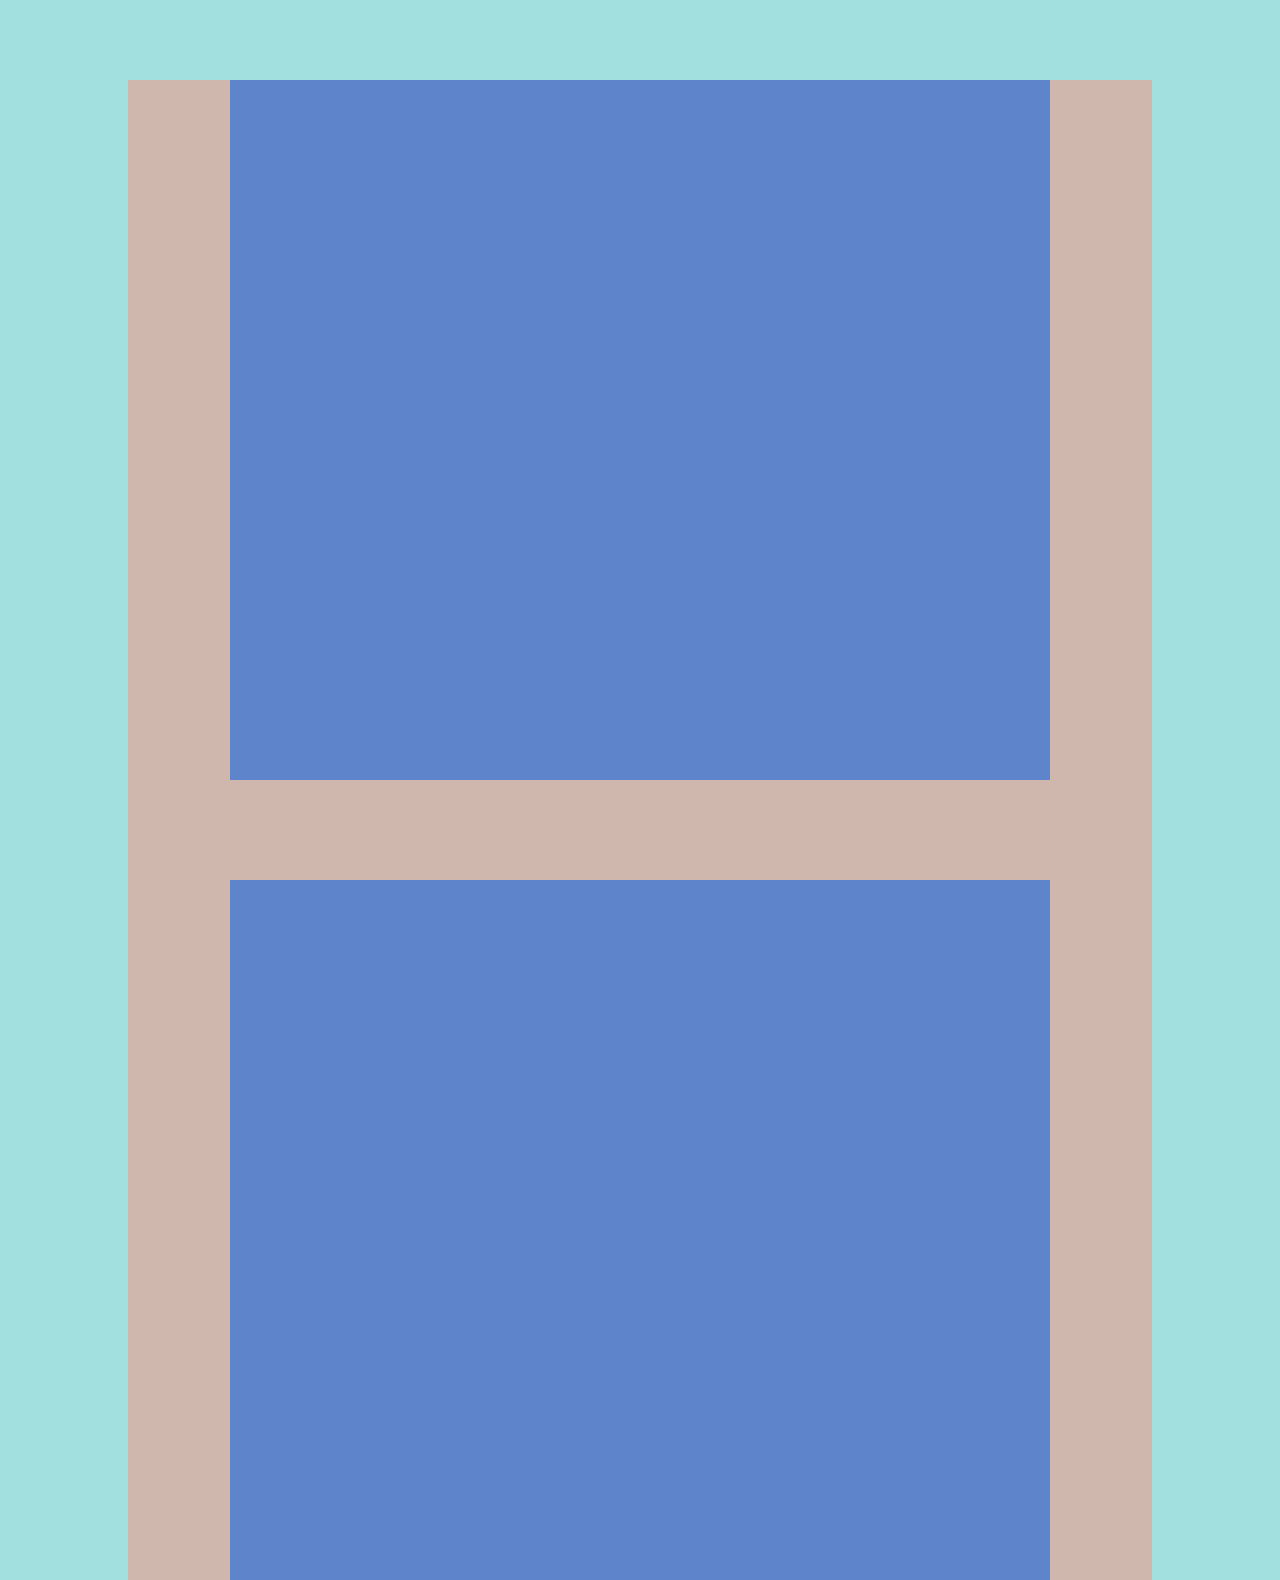
==== index.html @ 4e978ee2 "Creazione html, css e struttura base della pagina" ====
<!DOCTYPE html>
<html lang="en">
<head>
    <meta charset="UTF-8">
    <meta http-equiv="X-UA-Compatible" content="IE=edge">
    <meta name="viewport" content="width=device-width, initial-scale=1.0">
    <link rel="stylesheet" href="css/style.css">
    <link rel="icon" href="duck_icon.png">
    <title>Boolando</title>
</head>
<body>

    <!-- Main -->
    <main>

        <!-- Sezione 1 -->
        <section class="sez_alta">


        </section>

        <!-- Sezione 2 -->
        <section class="sez_bassa">

        </section>

    </main>
</body>
</html>
---- css/style.css ----
/* Regole generali */
*{
    margin: 0;
    padding: 0;
    box-sizing: border-box;
}

body{
    font-family: Arial, Helvetica, sans-serif;
    font-size: 14px;
    background-color: rgb(162, 223, 223);
}

/* Inizio main */
main{
    height: 1500px;
    width: 80%;
    background-color: rgb(207, 183, 173);
    margin-left: auto;
    margin-right: auto;
    margin-top: 80px;
}

.sez_alta{
    width: 80%;
    height: 700px;
    background-color: rgb(94, 132, 204);
    margin-left: auto;
    margin-right: auto;
    margin-bottom: 100px;
}

.sez_bassa{
    width: 80%;
    height: 700px;
    background-color: rgb(94, 132, 204);
    margin-left: auto;
    margin-right: auto;
}
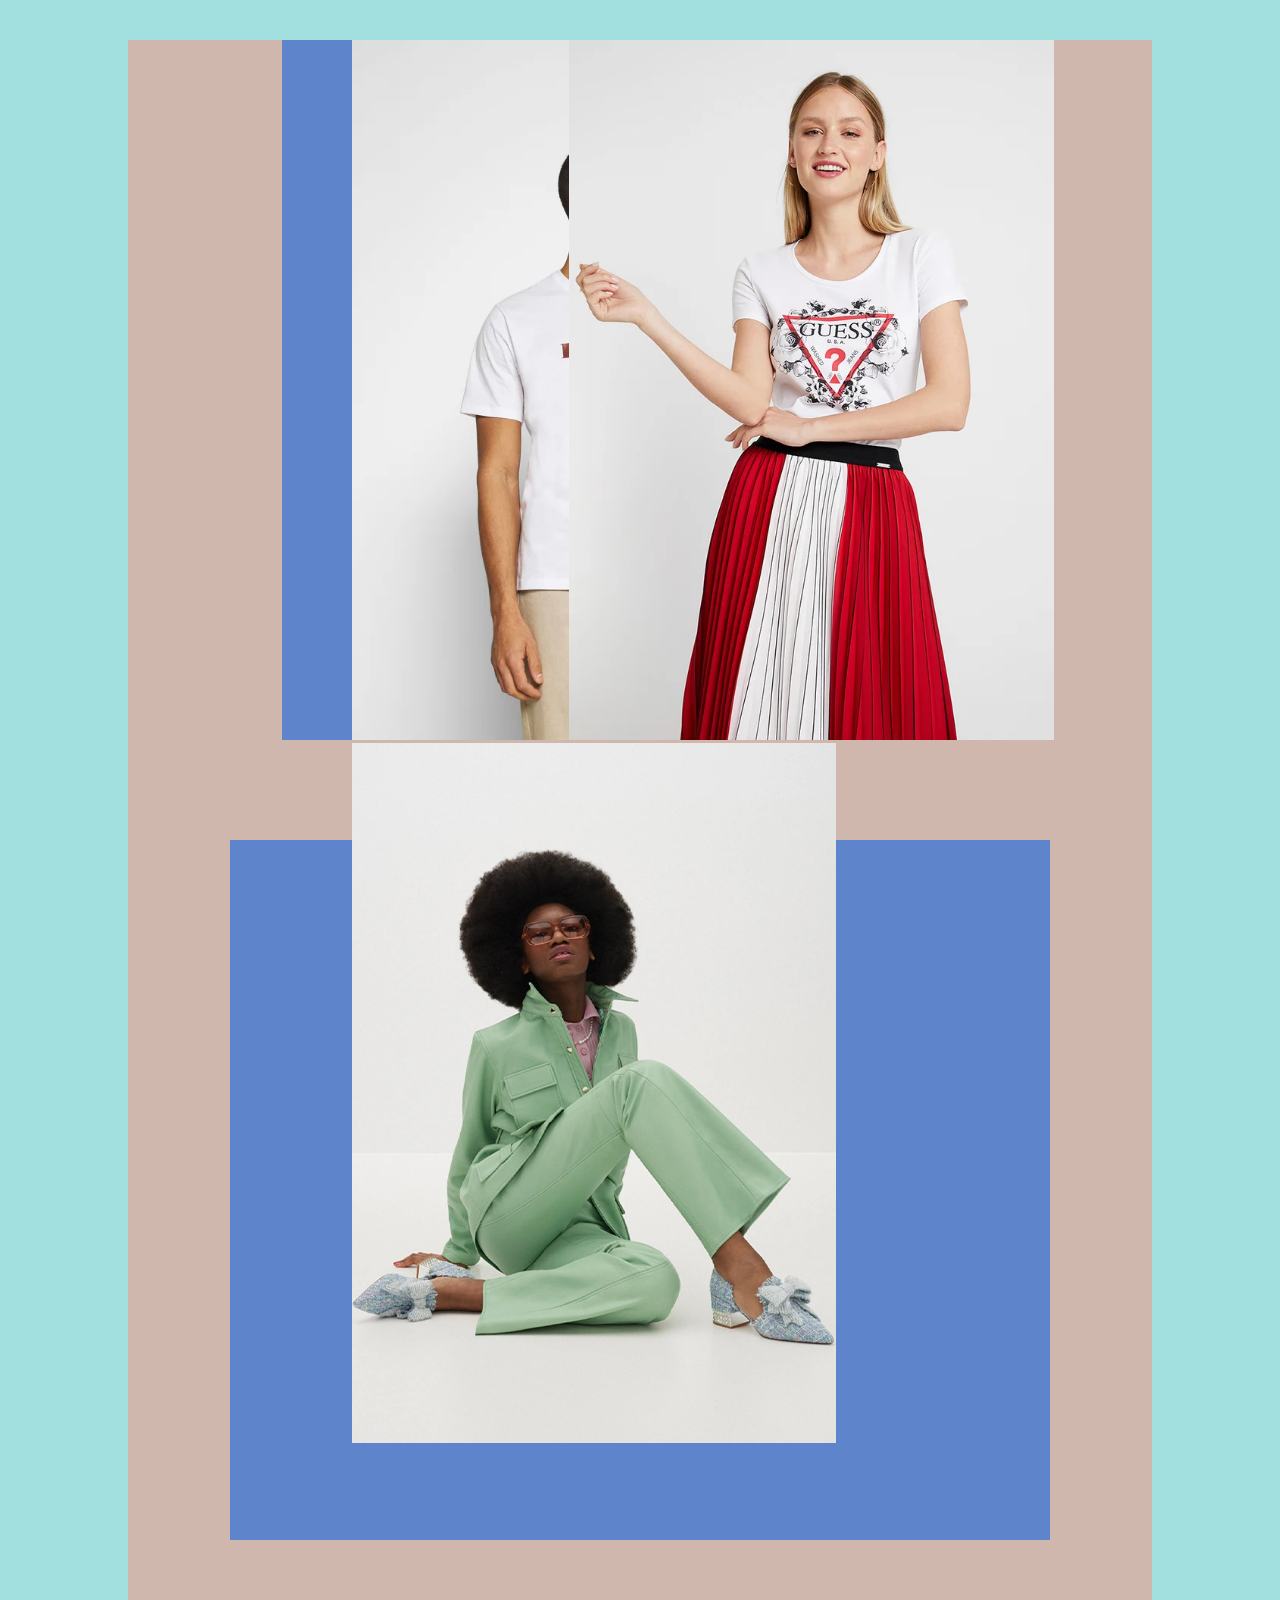
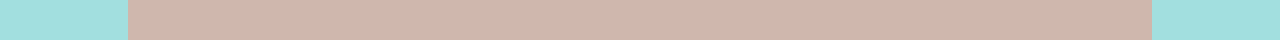
==== commit 35943525: "Impaginazione foto in alto" ====
--- a/index.html
+++ b/index.html
@@ -16,6 +16,18 @@
         <!-- Sezione 1 -->
         <section class="sez_alta">
 
+            <!-- Foto -->
+            <div class="container_photo">
+                <img class="foto" src="img/1.webp" alt="">
+            </div>
+
+            <div class="container_photo">
+                <img class="foto" src="img/2.webp" alt="">
+            </div>
+
+            <div class="container_photo">
+                <img class="foto" src="img/3.webp" alt="">
+            </div>
 
         </section>
 
--- a/css/style.css
+++ b/css/style.css
@@ -13,21 +13,22 @@
 
 /* Inizio main */
 main{
-    height: 1500px;
+    height: 1600px;
     width: 80%;
     background-color: rgb(207, 183, 173);
     margin-left: auto;
     margin-right: auto;
-    margin-top: 80px;
+    margin-top: 40px;
 }
 
 .sez_alta{
-    width: 80%;
+    width: 70%;
     height: 700px;
     background-color: rgb(94, 132, 204);
     margin-left: auto;
     margin-right: auto;
     margin-bottom: 100px;
+    padding-left: 70px;
 }
 
 .sez_bassa{
@@ -37,3 +38,12 @@
     margin-left: auto;
     margin-right: auto;
 }
+
+.container_photo{
+    display: inline-block;
+    width: 33%;
+}
+
+.foto{
+    height: 700px;
+}
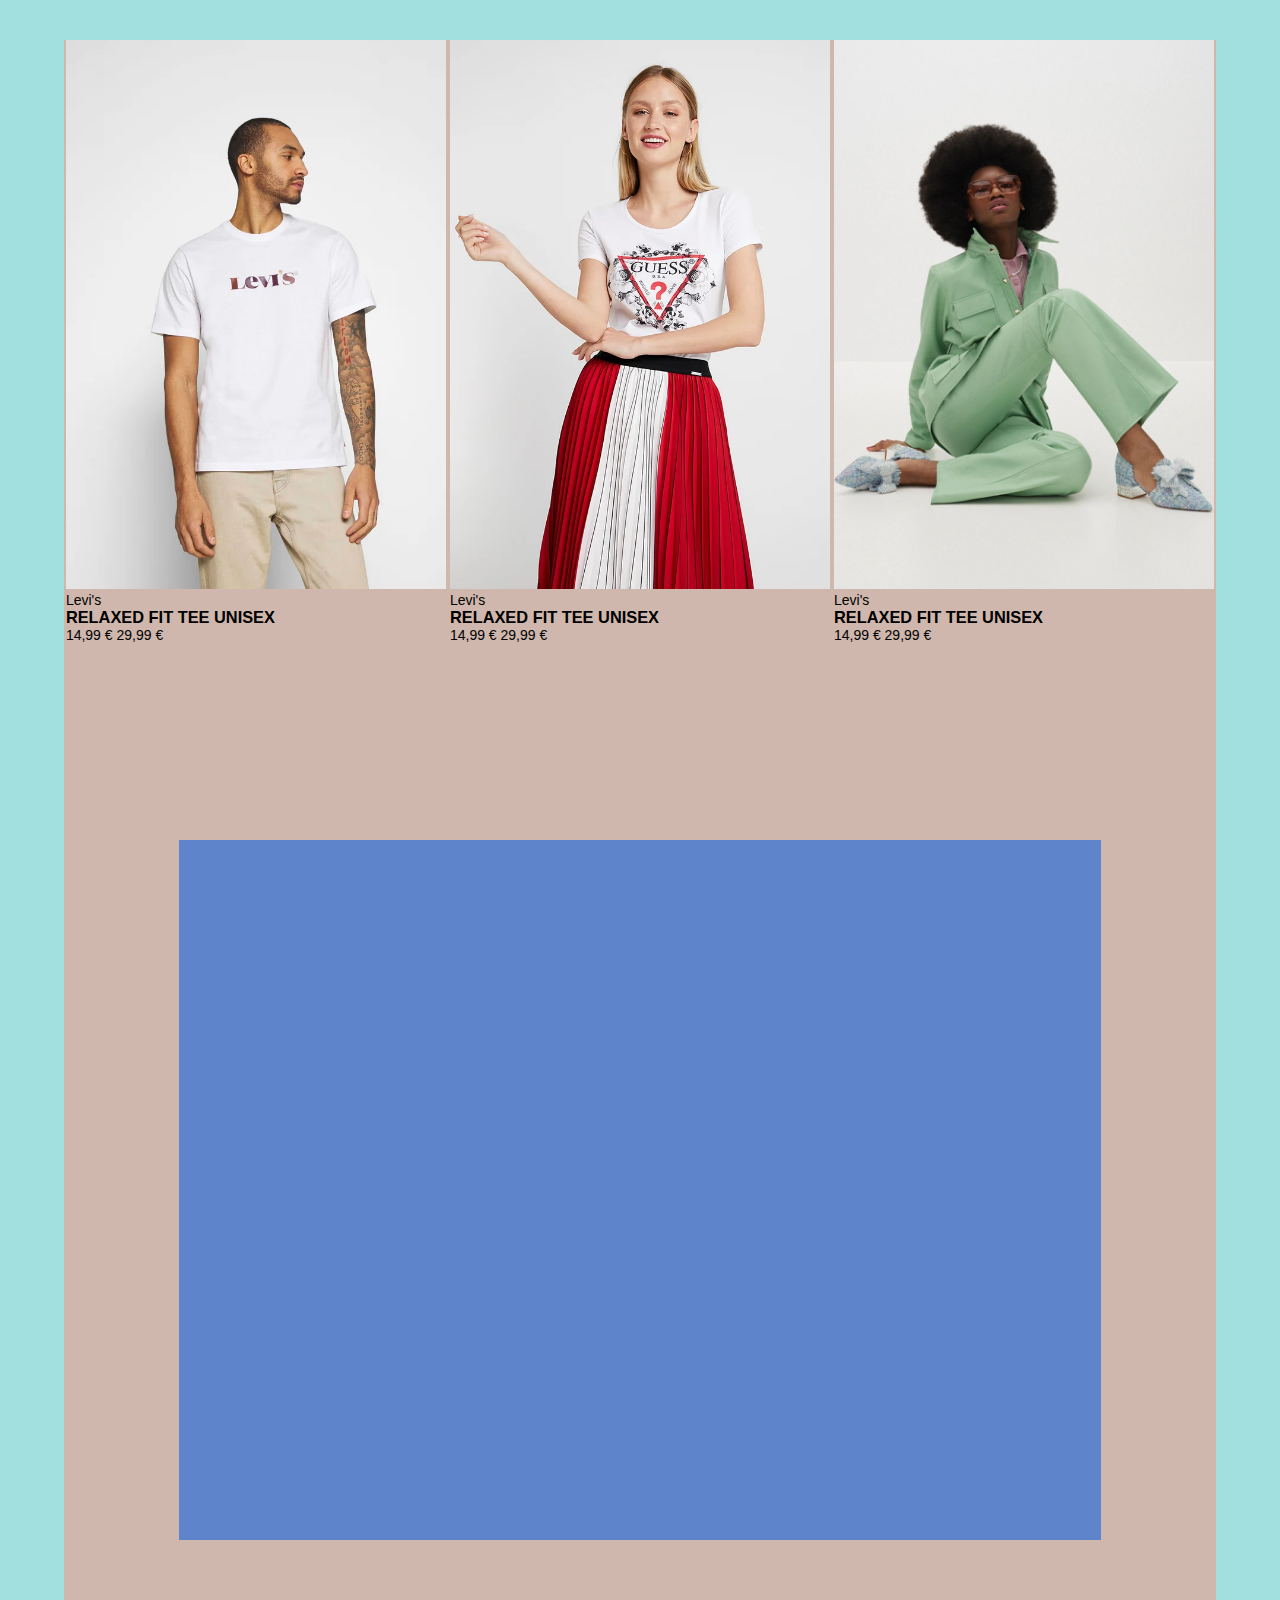
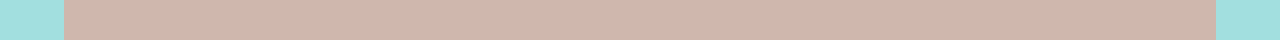
==== commit f0d895ec: "Foto sopra e qualche scritta" ====
--- a/index.html
+++ b/index.html
@@ -19,14 +19,30 @@
             <!-- Foto -->
             <div class="container_photo">
                 <img class="foto" src="img/1.webp" alt="">
+                <div class="descrizione_articolo">
+                    <p>Levi's</p>
+                    <h3>RELAXED FIT TEE UNISEX</h3>
+                    <P>14,99 € 29,99 €</P>
+                </div>
+
             </div>
 
             <div class="container_photo">
                 <img class="foto" src="img/2.webp" alt="">
+                <div class="descrizione_articolo">
+                    <p>Levi's</p>
+                    <h3>RELAXED FIT TEE UNISEX</h3>
+                    <P>14,99 € 29,99 €</P>
+                </div>
             </div>
 
             <div class="container_photo">
                 <img class="foto" src="img/3.webp" alt="">
+                <div class="descrizione_articolo">
+                    <p>Levi's</p>
+                    <h3>RELAXED FIT TEE UNISEX</h3>
+                    <P>14,99 € 29,99 €</P>
+                </div>
             </div>
 
         </section>
--- a/css/style.css
+++ b/css/style.css
@@ -6,7 +6,7 @@
 }
 
 body{
-    font-family: Arial, Helvetica, sans-serif;
+    font-family: sans-serif, Arial, Helvetica;
     font-size: 14px;
     background-color: rgb(162, 223, 223);
 }
@@ -14,7 +14,7 @@
 /* Inizio main */
 main{
     height: 1600px;
-    width: 80%;
+    width: 90%;
     background-color: rgb(207, 183, 173);
     margin-left: auto;
     margin-right: auto;
@@ -22,13 +22,12 @@
 }
 
 .sez_alta{
-    width: 70%;
+    width: 100%;
     height: 700px;
-    background-color: rgb(94, 132, 204);
     margin-left: auto;
     margin-right: auto;
     margin-bottom: 100px;
-    padding-left: 70px;
+    text-align: center;
 }
 
 .sez_bassa{
@@ -37,6 +36,7 @@
     background-color: rgb(94, 132, 204);
     margin-left: auto;
     margin-right: auto;
+    text-align: center;
 }
 
 .container_photo{
@@ -45,5 +45,9 @@
 }
 
 .foto{
-    height: 700px;
+    max-width: 100%;
 }
+
+.descrizione_articolo{
+    text-align: left;
+}
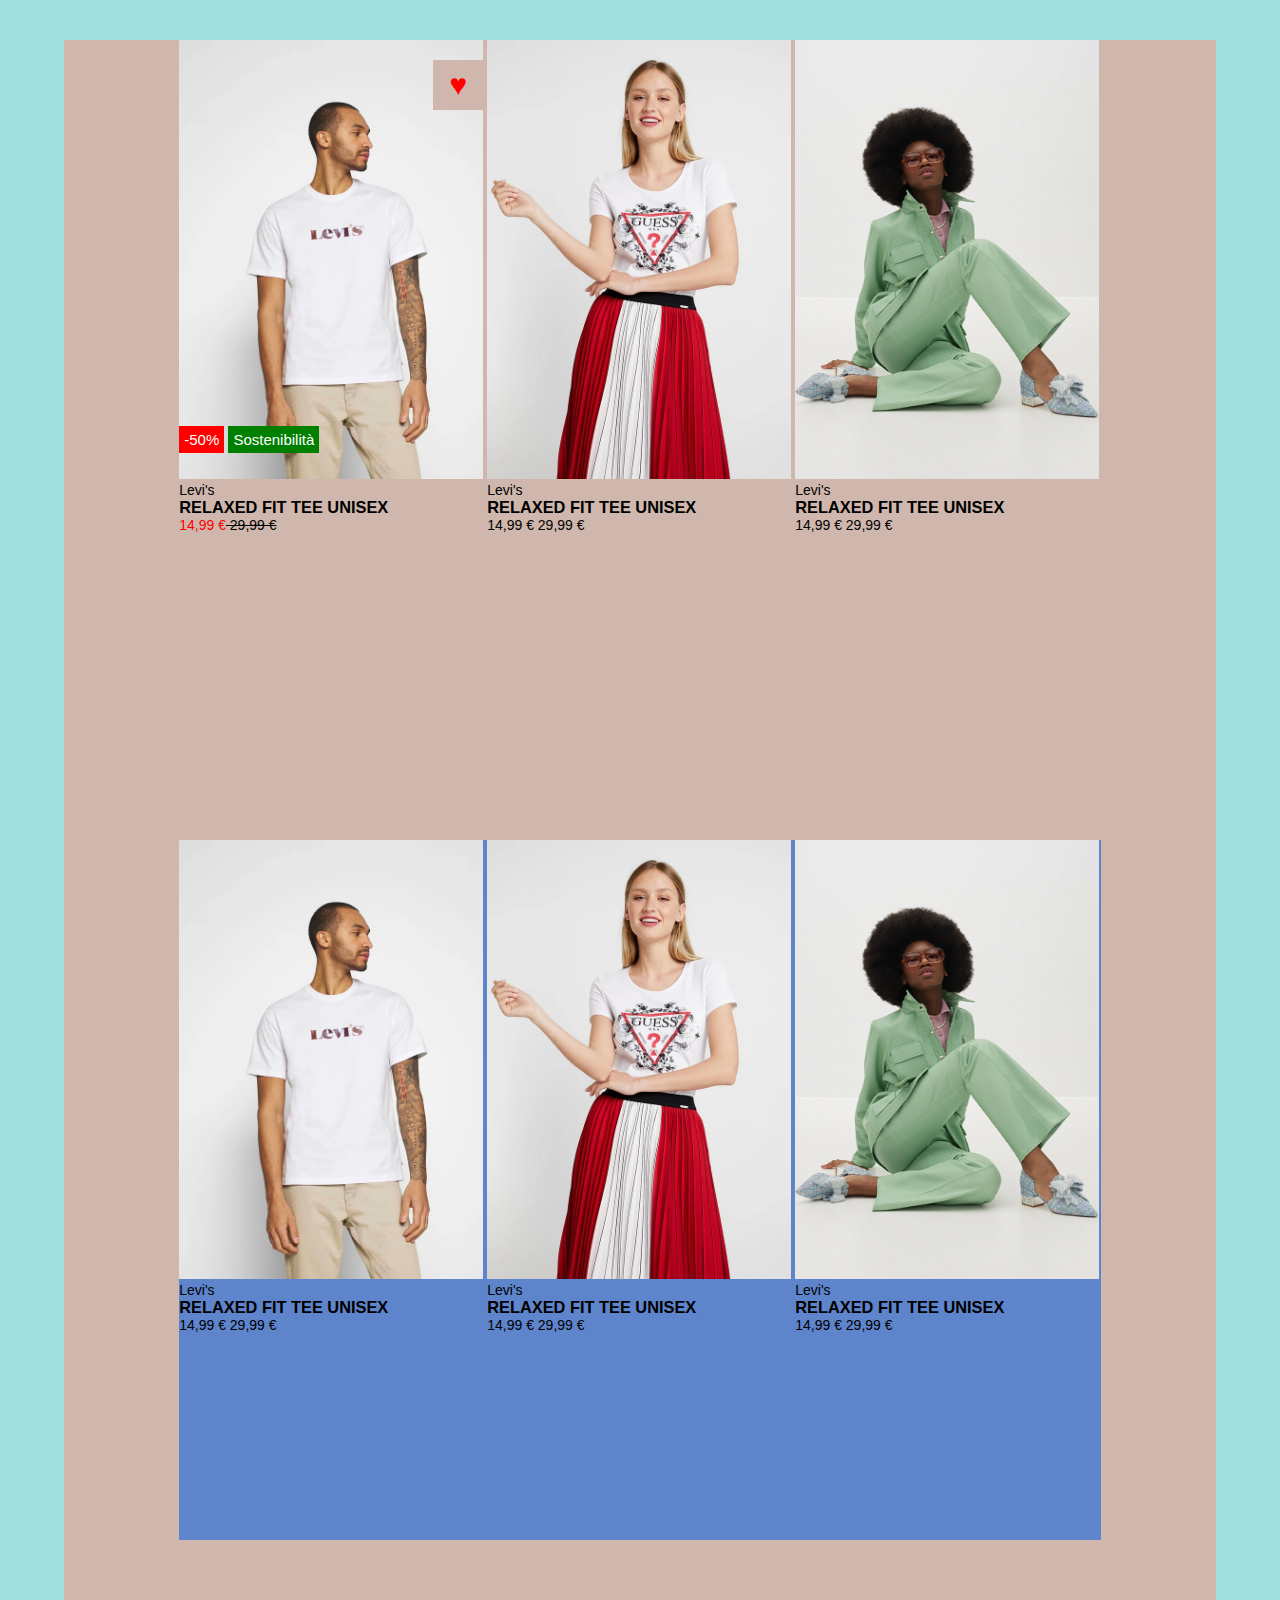
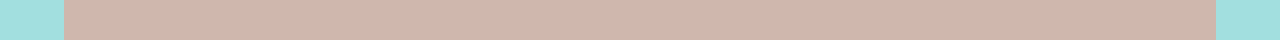
==== commit 73694229: "Sistemata prima foto, manca hover" ====
--- a/index.html
+++ b/index.html
@@ -16,17 +16,29 @@
         <!-- Sezione 1 -->
         <section class="sez_alta">
 
-            <!-- Foto -->
+            <!-- Foto 1 -->
             <div class="container_photo">
+
                 <img class="foto" src="img/1.webp" alt="">
+
                 <div class="descrizione_articolo">
                     <p>Levi's</p>
                     <h3>RELAXED FIT TEE UNISEX</h3>
-                    <P>14,99 € 29,99 €</P>
+                    <P> <span class="prezzo">14,99 €</span><span class="old_price"> 29,99 €</span></P>
+                </div>
+                
+                <div class="labels">
+                    <span class="discount">-50%</span>
+                    <span class="info">Sostenibilità</span>
+                </div>
+
+                <div class="heart">
+                    <span>&hearts;</span>
                 </div>
 
             </div>
 
+            <!-- Foto 2 -->
             <div class="container_photo">
                 <img class="foto" src="img/2.webp" alt="">
                 <div class="descrizione_articolo">
@@ -36,6 +48,7 @@
                 </div>
             </div>
 
+            <!-- Foto 3 -->
             <div class="container_photo">
                 <img class="foto" src="img/3.webp" alt="">
                 <div class="descrizione_articolo">
@@ -50,6 +63,35 @@
         <!-- Sezione 2 -->
         <section class="sez_bassa">
 
+                        <!-- Foto -->
+                        <div class="container_photo">
+                            <img class="foto" src="img/1.webp" alt="">
+                            <div class="descrizione_articolo">
+                                <p>Levi's</p>
+                                <h3>RELAXED FIT TEE UNISEX</h3>
+                                <P>14,99 € 29,99 €</P>
+                            </div>
+            
+                        </div>
+            
+                        <div class="container_photo">
+                            <img class="foto" src="img/2.webp" alt="">
+                            <div class="descrizione_articolo">
+                                <p>Levi's</p>
+                                <h3>RELAXED FIT TEE UNISEX</h3>
+                                <P>14,99 € 29,99 €</P>
+                            </div>
+                        </div>
+            
+                        <div class="container_photo">
+                            <img class="foto" src="img/3.webp" alt="">
+                            <div class="descrizione_articolo">
+                                <p>Levi's</p>
+                                <h3>RELAXED FIT TEE UNISEX</h3>
+                                <P>14,99 € 29,99 €</P>
+                            </div>
+                        </div>
+
         </section>
 
     </main>
--- a/css/style.css
+++ b/css/style.css
@@ -21,13 +21,14 @@
     margin-top: 40px;
 }
 
+/* Sezioni foto */
 .sez_alta{
-    width: 100%;
+    width: 80%;
     height: 700px;
+    /* background-color: rgb(94, 132, 204); */
     margin-left: auto;
     margin-right: auto;
     margin-bottom: 100px;
-    text-align: center;
 }
 
 .sez_bassa{
@@ -36,12 +37,13 @@
     background-color: rgb(94, 132, 204);
     margin-left: auto;
     margin-right: auto;
-    text-align: center;
 }
 
+/* Dettagli singole foto */
 .container_photo{
     display: inline-block;
     width: 33%;
+    position: relative;
 }
 
 .foto{
@@ -51,3 +53,48 @@
 .descrizione_articolo{
     text-align: left;
 }
+
+.prezzo{
+    color: red;
+}
+
+.old_price{
+    text-decoration: line-through;
+}
+
+.labels{
+    font-size: 15px;
+    color: white;
+    display: inline-block;
+    position: absolute;
+    bottom: 80px;
+}
+
+.discount{
+    background-color: red;
+    padding: 5px;
+    display: inline-block;
+}
+
+.info{
+    background-color: green;
+    padding: 5px;
+    display: inline-block;
+}
+
+.heart{
+    background-color: rgb(207, 183, 173);
+    font-size: 30px;
+    color: red;
+    display: inline-block;
+    position: absolute;
+    height: 50px;
+    width: 50px;
+    text-align: center;
+    line-height: 50px;
+    vertical-align: middle;
+    right: 0;
+    top: 20px;
+}
+
+/* Hover foto */
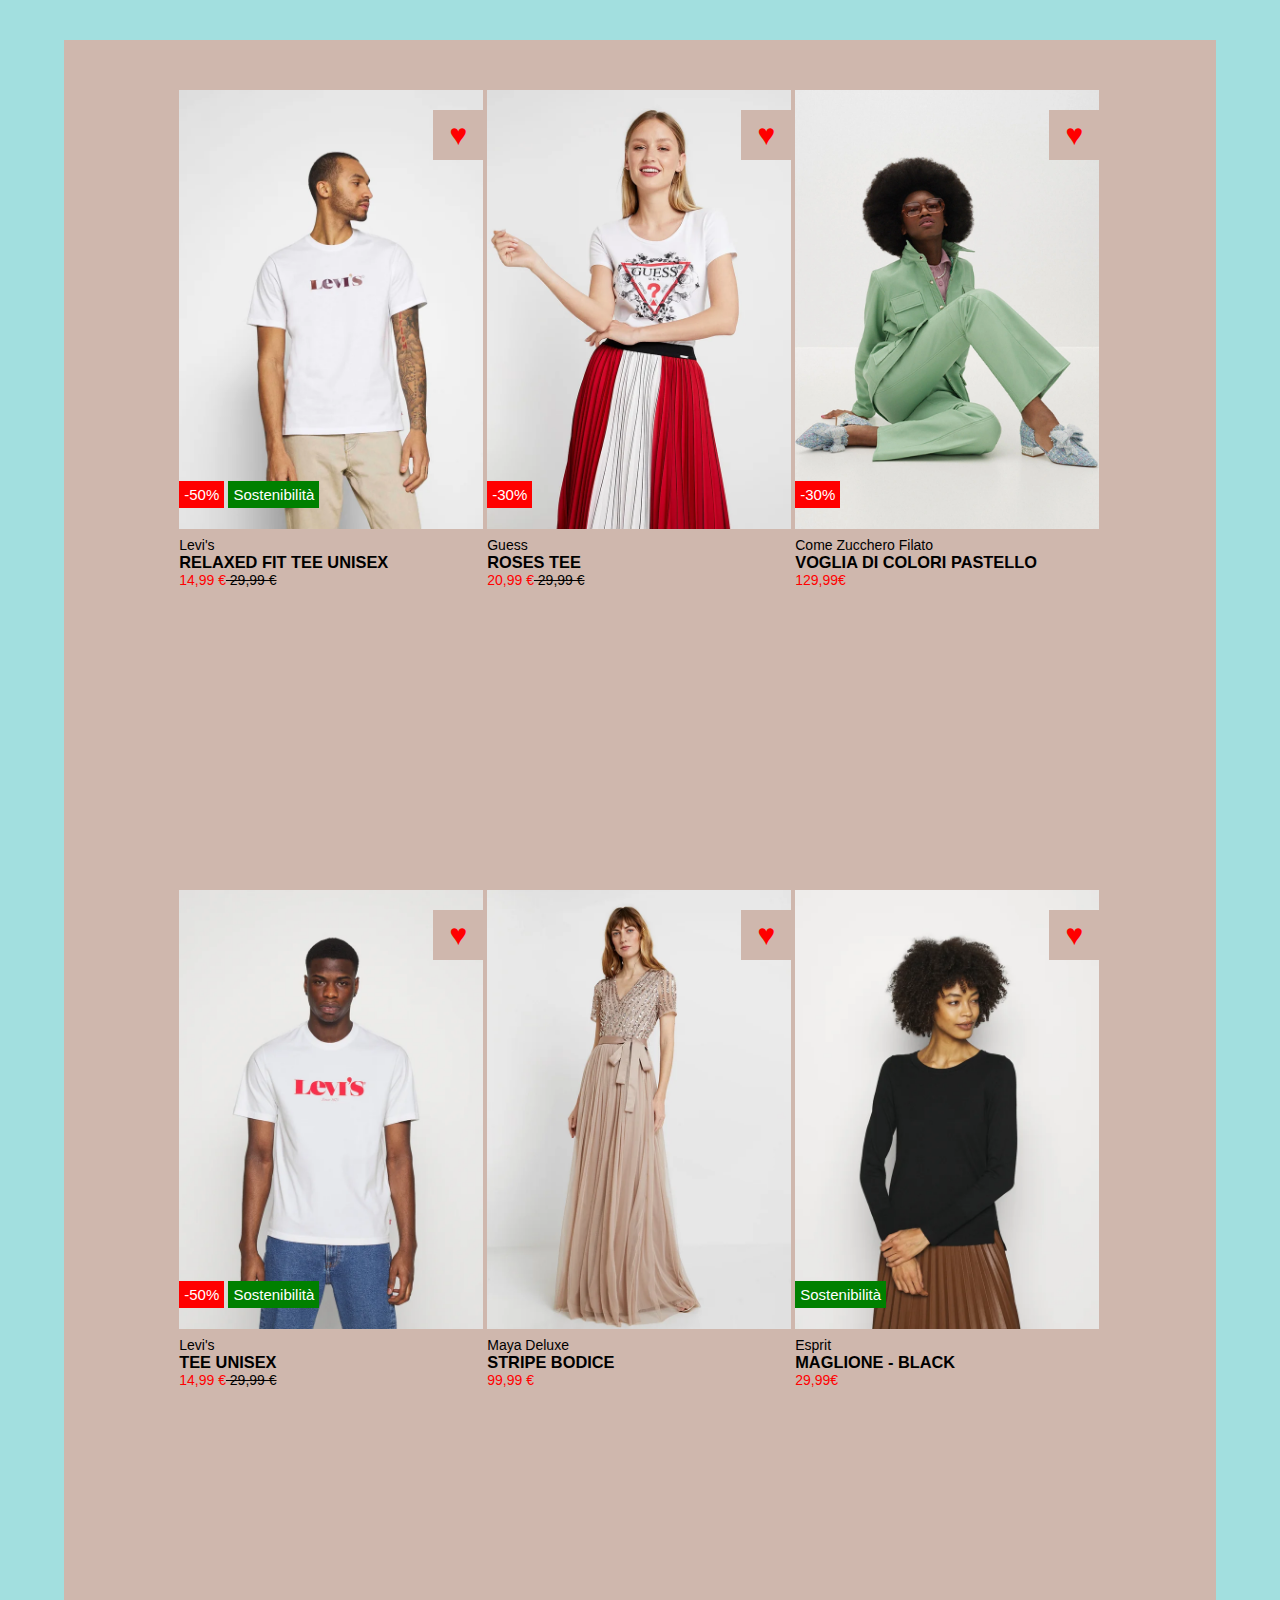
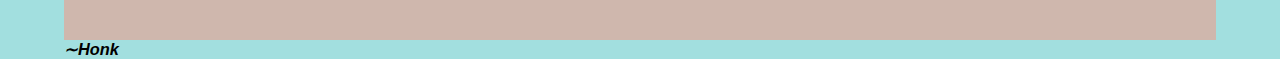
==== commit 2388357f: "Esercizio completato" ====
--- a/index.html
+++ b/index.html
@@ -19,14 +19,16 @@
             <!-- Foto 1 -->
             <div class="container_photo">
 
-                <img class="foto" src="img/1.webp" alt="">
+                <img class="foto" src="img/1.webp" alt="abbigliamento">
+
+                <img class="foto_alt" src="img/1b.webp" alt="abbigliamento">
 
                 <div class="descrizione_articolo">
                     <p>Levi's</p>
                     <h3>RELAXED FIT TEE UNISEX</h3>
-                    <P> <span class="prezzo">14,99 €</span><span class="old_price"> 29,99 €</span></P>
+                    <p><span class="prezzo">14,99 €</span><span class="old_price"> 29,99 €</span></p>
                 </div>
-                
+
                 <div class="labels">
                     <span class="discount">-50%</span>
                     <span class="info">Sostenibilità</span>
@@ -39,22 +41,46 @@
             </div>
 
             <!-- Foto 2 -->
-            <div class="container_photo">
+            <div class="container_photo foto_centrale">
+
                 <img class="foto" src="img/2.webp" alt="">
+
+                <img class="foto_alt" src="img/2b.webp" alt="abbigliamento">
+
                 <div class="descrizione_articolo">
-                    <p>Levi's</p>
-                    <h3>RELAXED FIT TEE UNISEX</h3>
-                    <P>14,99 € 29,99 €</P>
+                    <p>Guess</p>
+                    <h3>ROSES TEE</h3>
+                    <p><span class="prezzo">20,99 €</span><span class="old_price"> 29,99 €</span></p>
+                </div>
+
+                <div class="labels">
+                    <span class="discount">-30%</span>
+                </div>
+
+                <div class="heart">
+                    <span>&hearts;</span>
                 </div>
             </div>
 
             <!-- Foto 3 -->
             <div class="container_photo">
+
                 <img class="foto" src="img/3.webp" alt="">
+
+                <img class="foto_alt" src="img/3b.webp" alt="abbigliamento">
+
                 <div class="descrizione_articolo">
-                    <p>Levi's</p>
-                    <h3>RELAXED FIT TEE UNISEX</h3>
-                    <P>14,99 € 29,99 €</P>
+                    <p>Come Zucchero Filato</p>
+                    <h3>VOGLIA DI COLORI PASTELLO</h3>
+                    <p><span class="prezzo">129,99€</span></p>
+                </div>
+
+                <div class="labels">
+                    <span class="discount">-30%</span>
+                </div>
+
+                <div class="heart">
+                    <span>&hearts;</span>
                 </div>
             </div>
 
@@ -63,37 +89,78 @@
         <!-- Sezione 2 -->
         <section class="sez_bassa">
 
-                        <!-- Foto -->
-                        <div class="container_photo">
-                            <img class="foto" src="img/1.webp" alt="">
-                            <div class="descrizione_articolo">
-                                <p>Levi's</p>
-                                <h3>RELAXED FIT TEE UNISEX</h3>
-                                <P>14,99 € 29,99 €</P>
-                            </div>
-            
-                        </div>
-            
-                        <div class="container_photo">
-                            <img class="foto" src="img/2.webp" alt="">
-                            <div class="descrizione_articolo">
-                                <p>Levi's</p>
-                                <h3>RELAXED FIT TEE UNISEX</h3>
-                                <P>14,99 € 29,99 €</P>
-                            </div>
-                        </div>
-            
-                        <div class="container_photo">
-                            <img class="foto" src="img/3.webp" alt="">
-                            <div class="descrizione_articolo">
-                                <p>Levi's</p>
-                                <h3>RELAXED FIT TEE UNISEX</h3>
-                                <P>14,99 € 29,99 €</P>
-                            </div>
-                        </div>
+            <!-- Foto 4 -->
+            <div class="container_photo">
+
+                <img class="foto" src="img/4.webp" alt="abbigliamento">
+
+                <img class="foto_alt" src="img/4b.webp" alt="abbigliamento">
+
+                <div class="descrizione_articolo">
+                    <p>Levi's</p>
+                    <h3>TEE UNISEX</h3>
+                    <p><span class="prezzo">14,99 €</span><span class="old_price"> 29,99 €</span></p>
+                </div>
+
+                <div class="labels">
+                    <span class="discount">-50%</span>
+                    <span class="info">Sostenibilità</span>
+                </div>
+
+                <div class="heart">
+                    <span>&hearts;</span>
+                </div>
+
+            </div>
+
+            <!-- Foto 5 -->
+            <div class="container_photo">
+
+                <img class="foto" src="img/5.webp" alt="">
+
+                <img class="foto_alt" src="img/5b.webp" alt="abbigliamento">
+
+                <div class="descrizione_articolo">
+                    <p>Maya Deluxe</p>
+                    <h3>STRIPE BODICE</h3>
+                    <p><span class="prezzo">99,99 €</span></p>
+                </div>
+
+                <div class="heart">
+                    <span>&hearts;</span>
+                </div>
+            </div>
+
+            <!-- Foto 6 -->
+            <div class="container_photo">
+
+                <img class="foto" src="img/6.webp" alt="">
+
+                <img class="foto_alt" src="img/6b.webp" alt="abbigliamento">
+
+                <div class="descrizione_articolo">
+                    <p>Esprit</p>
+                    <h3>MAGLIONE - BLACK</h3>
+                    <p><span class="prezzo">29,99€</span></p>
+                </div>
+
+                <div class="labels">
+                    <span class="info">Sostenibilità</span>
+                </div>
+
+                <div class="heart">
+                    <span>&hearts;</span>
+                </div>
+            </div>
 
         </section>
 
     </main>
+
+    <footer>
+        <h3><em>&sim;Honk</em></h3>
+    </footer>
+
+
 </body>
 </html>--- a/css/style.css
+++ b/css/style.css
@@ -26,6 +26,7 @@
     width: 80%;
     height: 700px;
     /* background-color: rgb(94, 132, 204); */
+    padding-top: 50px;
     margin-left: auto;
     margin-right: auto;
     margin-bottom: 100px;
@@ -34,7 +35,8 @@
 .sez_bassa{
     width: 80%;
     height: 700px;
-    background-color: rgb(94, 132, 204);
+    /* background-color: rgb(94, 132, 204); */
+    padding-top: 50px;
     margin-left: auto;
     margin-right: auto;
 }
@@ -47,11 +49,14 @@
 }
 
 .foto{
+    position: relative;
     max-width: 100%;
+    z-index: 2;
 }
 
 .descrizione_articolo{
     text-align: left;
+    margin-top: 5px;
 }
 
 .prezzo{
@@ -68,6 +73,7 @@
     display: inline-block;
     position: absolute;
     bottom: 80px;
+    z-index: 500;
 }
 
 .discount{
@@ -95,6 +101,25 @@
     vertical-align: middle;
     right: 0;
     top: 20px;
+    z-index: 500;
 }
 
 /* Hover foto */
+.foto_alt {
+    position: absolute;
+    max-width: 100%;
+    left: 0;
+    z-index: 1;
+}
+
+.foto:hover {
+    z-index: 0;
+}
+
+.foto_alt:hover {
+    z-index: 3;
+}
+
+footer{
+    margin-left: 5%;
+}